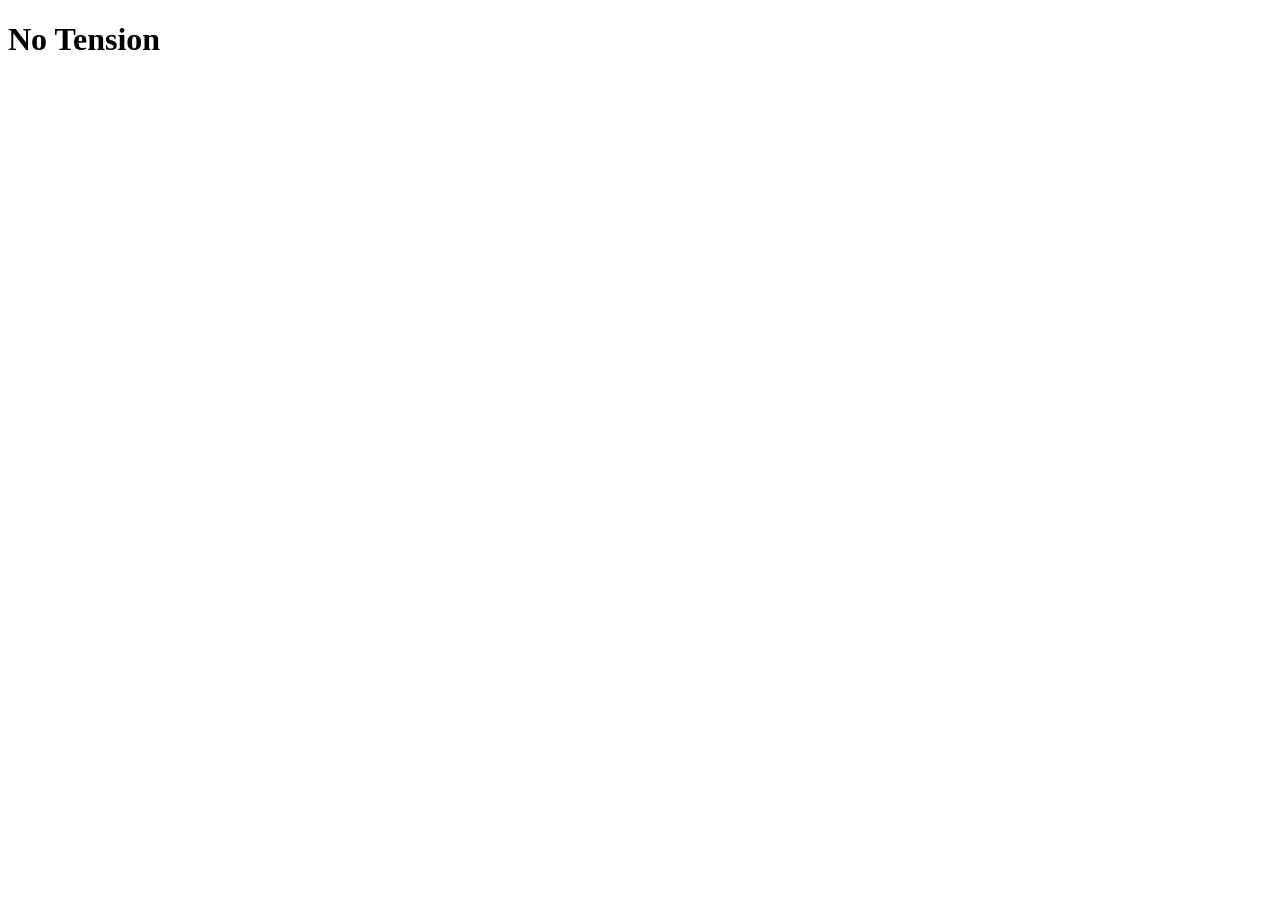
==== index.html @ e86076bb "Add files via upload" ====
<!DOCTYPE html>
<html lang="en">
<head>
      <meta charset="UTF-8">
      <meta name="viewport" content="width=device-width, initial-scale=1.0">
      <title>Document</title>
</head>
<body>
      <h1>No Tension</h1>
</body>
</html>
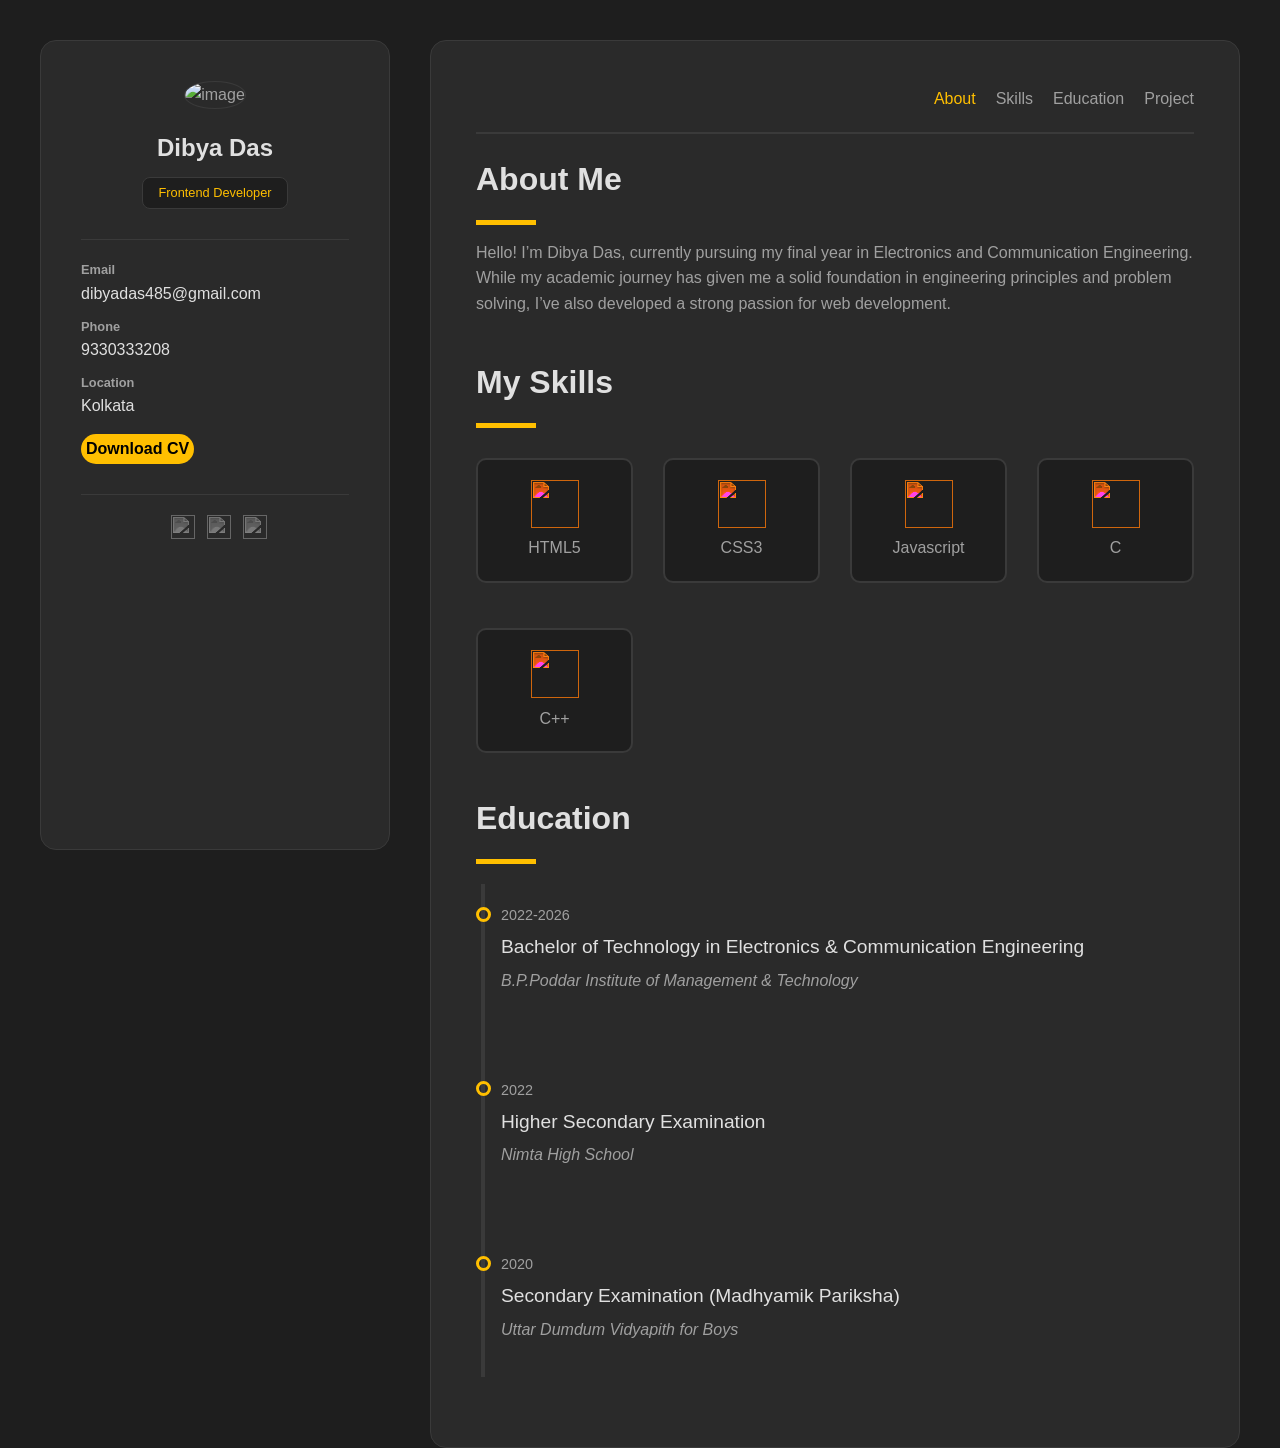
==== commit 61907562: "Update index.html" ====
--- a/index.html
+++ b/index.html
@@ -3,9 +3,142 @@
 <head>
       <meta charset="UTF-8">
       <meta name="viewport" content="width=device-width, initial-scale=1.0">
-      <title>Document</title>
+      <title>Profile Portfolio</title>
+      <link rel="stylesheet" href="style.css">
 </head>
 <body>
-      <h1>No Tension</h1>
+      
+      <div class="main-container">
+            <!-- sidebar -->
+             <div class="sidebar">
+
+                  <!-- profile -->
+                  <div class="profile">
+                        <img src="d.png" alt="image">
+                        <h2>Dibya Das</h2>
+                        <p>Frontend Developer</p>
+                  </div>
+
+                   <!-- contact -->
+
+                  <div class="contact">
+                        <div class="email">
+                              <h3 class="label">Email</h3>
+                              <a href="mailto:dibyadas485@gmail.com" class="label2">dibyadas485@gmail.com</a>
+                        </div>
+                        <div class="phone">
+                              <h3 class="label">Phone</h3>
+                              <a href="tel:9330333208" class="label2">9330333208</a>
+                        </div>
+                        <div class="location">
+                              <h3 class="label">Location</h3>
+                              <p class="label2">Kolkata</p>
+                        </div>
+                        <a href="files/Dibya_Das_Resume.pdf" download class="cv-btn">Download CV</a>
+                  
+                        
+                  </div>
+                    <!-- social link -->
+                   <div class="social-link">
+                        <a href="https://www.linkedin.com/in/dibya-das-87248826b/"><img src="https://www.svgrepo.com/show/144030/linkedin-square-logo.svg" alt=""></a>
+                      <a href="https://github.com/Dibya1207"><img src="https://www.svgrepo.com/show/512317/github-142.svg" alt=""></a>
+                       <a href="https://www.facebook.com/dibyadas.dibya.9/"><img src="https://www.svgrepo.com/show/494304/facebook-rounded.svg" alt=""></a>
+
+                   </div>  
+                   
+                     
+             </div>
+
+             <!-- main-content -->
+              <div class="main-content">
+
+                  <!-- navigation -->
+                   <div id="navigation">
+                        <nav>
+                              <a href="#about" class="active">About</a>
+                              <a href="#Skills">Skills</a>
+                              <a href="#Education">Education</a>
+                              <a href="#Project">Project</a>
+                              
+                        </nav>
+                   </div>      
+
+
+
+                  <!-- about me -->
+                  <div id="about">
+                        <h2 class="heading">About Me</h2>
+                        <div class="line"></div>
+                        <p class="content">Hello! I’m Dibya Das, currently pursuing my final year in Electronics and Communication Engineering. While my academic journey has given me a solid foundation in engineering principles and problem solving, I’ve also developed a strong passion for web development.</p>
+                  </div>
+                  
+                  <!-- Skills -->
+                   <div id="Skills">
+                        <h2 class="heading">My Skills</h2>
+                        <div class="line"></div>
+                        <div class="grid-container">
+                              <div class="item">
+                                    <img src="https://simpleicons.org/icons/html5.svg" alt="">
+                                    <h3>HTML5</h3>
+                              </div>
+                              <div class="item">
+                                    <img src="https://simpleicons.org/icons/css.svg" alt="">
+                                    <h3>CSS3</h3>
+                              </div>
+                              <div class="item">
+                                    <img src="https://simpleicons.org/icons/javascript.svg" alt="">
+                                    <h3>Javascript</h3>
+                              </div>
+                              <div class="item">
+                                    <img src="https://simpleicons.org/icons/c.svg" alt="">
+                                    <h3>C</h3>
+                              </div>
+                              <div class="item">
+                                    <img src="https://simpleicons.org/icons/cplusplus.svg" alt="">
+                                    <h3>C++</h3>
+                              </div>
+                        </div>
+
+                   </div>
+                  
+                  
+                   <!-- Education -->
+                   <div id="Education">
+                        <h2 class="heading">Education</h2>
+                        <div class="line"></div>
+                        <div class="edtech">
+                              <div class="edfirst">
+                                    <div class="year">2022-2026</div>
+                                    <h3 class="degree">Bachelor of Technology in Electronics & Communication Engineering</h3>
+                                    <p class="college">B.P.Poddar Institute of Management & Technology</p>
+                                    <div class="gol"></div>
+                              </div>
+                              <div class="edsecond">
+                                    <div class="year">2022</div>
+                                    <h3 class="degree">Higher Secondary Examination</h3>
+                                    <p class="college">Nimta High School</p>
+                                    <div class="gol"></div>
+                              </div>
+
+                              <div class="edthird">
+                                    <div class="year">2020</div>
+                                    <h3 class="degree">Secondary Examination (Madhyamik Pariksha)</h3>
+                                    <p class="college">Uttar Dumdum Vidyapith for Boys</p>
+                                    <div class="gol"></div>
+                              </div>
+                              <div class="liner">
+
+                              </div>
+                        </div>
+                   </div>
+
+
+
+
+                  
+              
+      </div>
+
+
 </body>
-</html>+</html>
--- a/style.css
+++ b/style.css
@@ -0,0 +1,386 @@
+*{
+      padding: 0;
+      margin: 0;
+      box-sizing: border-box;
+}
+
+
+body{
+      background-color: #1e1e1e;
+      font-family: sans-serif;
+      color: #a0a0a0;
+      line-height: 1.6;
+}
+
+.main-container{
+      display: grid;
+      max-width: 1200px;
+      grid-template-columns: 350px 1fr;
+      gap: 40px;
+      padding-top: 40px;
+      margin: auto;
+}
+
+.sidebar{
+      height: 90vh;
+      background-color: #2a2a2a;
+      border: 1px solid #3a3a3a;
+      border-radius: 16px;
+      padding: 40px;
+      position: sticky;
+      top: 40px;
+
+}
+.main-content{
+      
+      background-color: #2a2a2a;
+       border: 1px solid #3a3a3a;
+      border-radius: 16px;
+      padding: 45px;
+      
+}
+
+.profile{
+      text-align: center;
+}
+
+.profile img{
+      height: 120px;
+      width: 120px;
+      border-radius: 50%;
+      border: 1px solid #3a3a3a;
+}
+
+.profile h2{
+      font-size: 1.5rem;
+      font-weight: 700;
+      margin-top: 20px;
+      color: #e0e0e0;
+}
+
+.profile p{
+      background-color: #1e1e1e;
+      padding: 5px 15px;
+      color: #FFBF00;
+      border: 1px solid #3a3a3a;
+      font-size: 0.8rem;
+      border-radius: 8px;
+      display: inline-block;
+      margin-top: 10px;
+      
+}
+
+
+
+/*   contact */
+
+.contact{
+      margin-top: 30px;
+      border-top: 1px solid #3a3a3a;
+      padding-top: 20px;
+}
+.label{
+      font-weight: 500px;
+      font-size: 0.8rem;
+      color:#a0a0a0;
+}
+.label2{
+      
+      color:#e0e0e0;
+      text-decoration: none;
+}
+.email,.phone{
+      margin-bottom: 10px;
+}
+
+
+/*   social  */
+
+.social-link{
+      margin-top: 30px;
+      border-top: 1px solid #3a3a3a;
+      padding-top: 20px;
+      text-align: center;
+}
+
+
+.social-link img{
+      height: 24px;
+      width: 24px;
+      margin-left: 7.5px;
+      filter: grayscale(1) invert(0.7);
+      transition: filter 0.3s ease;
+}
+
+.social-link img:hover{
+       filter: grayscale(0) invert(0);
+}
+
+
+/*   main content */
+
+/* navigation */
+
+#navigation{
+     
+      border-bottom: 2px solid #3a3a3a;
+      padding-bottom: 20px;
+      margin-bottom: 20px;
+}
+nav{
+      display: flex;
+      justify-content: flex-end;
+      gap: 20px;
+      
+}
+nav a{
+      text-decoration: none;
+      color:#a0a0a0;
+      font-weight: 500;
+      transition: color 0.3s ease;
+
+}
+.active, nav a:hover{
+      color:#FFBF00;
+}
+
+
+
+/* aboutme */
+
+.heading{
+      color: #e0e0e0;
+      font-size: 2rem;
+      margin-bottom: 15px;
+}
+.line{
+      width: 60px;
+      height: 5px;
+      background-color: #FFBF00;
+      margin-bottom: 15px;
+}
+.contact{
+      text-align: justify;
+}
+#about{
+      margin-bottom:40px ;
+}
+
+
+/* skills section */
+
+.grid-container{
+      display: grid;
+      grid-template-columns: repeat(auto-fit , minmax(120px,1fr));
+      gap: 30px;
+}
+
+
+.item{
+      padding: 20px;
+      border-radius: 10px;
+      border: 2px solid #3a3a3a;
+      background-color: #1e1e1e;
+      text-align: center;
+      margin-top: 15px;
+      transition: transform 0.3s ease, boxshadow 0.3s ease;
+}
+.item img{
+      height: 48px;
+      width: 48px;
+      filter: invert(75%) sepia(50%) saturate(1000%) hue-rotate(350deg) brightness(110%) contrast(101%);
+}
+
+.item h3{
+      font-size: 1rem;
+      font-weight: 500;
+}
+
+.item:hover{
+      transform: scale(1.1);
+      box-shadow: 0px 0px 10px 5px rgba(0, 0, 0,0.3);
+}
+
+
+/* education section */
+
+#Education{
+      margin-top: 40px;
+}
+
+
+
+.year{
+      font-size: 0.9rem;
+      color: #a0a0a0;
+      margin-bottom: 5px;
+}
+.degree{
+      color: #e0e0e0;
+      font-size: 1.2rem;
+      font-weight: 500;
+      margin-bottom: 5px;
+}
+
+.college{
+      font-style: italic;
+      color: #a0a0a0;
+      margin-bottom: 10px;
+}
+
+.edtech{
+      position: relative;
+}
+
+.edfirst, .edsecond, .edthird{
+      margin-bottom: 25px;
+      position: relative;
+      padding: 25px;
+}
+
+
+.gol{
+      height: 15px;
+      width: 15px;
+      border: 3px solid #FFBF00;
+      border-radius: 50%;
+      position: absolute;
+      top: 27.5px ;
+      left: 0px;
+      z-index: 10;
+}
+
+.liner{
+      position: absolute;
+      width: 2px;
+      border: 2px solid #3a3a3a;
+      top: 5px;
+      bottom: 0px;
+      left: 5px;
+}
+
+
+
+
+
+
+
+
+
+/* Responsive */
+
+@media screen and (max-width:1200px) {
+      .main-container{
+            grid-template-columns: 1fr;
+            padding: 20px;
+      }
+      .sidebar{
+            position: static;
+            height: auto;
+      }
+      
+
+}
+
+@media screen and (max-width:750px) {
+    /* .project-container{
+        grid-template-columns: 1fr;
+    } */
+
+    #navigation nav {
+        
+        justify-content: center;
+        flex-wrap: wrap;
+    }
+
+    .sidebar{
+        display: flex;
+        justify-content: center;
+        gap: 40px;
+    }
+}
+
+/* @media screen and (max-width:550px) {
+    /* .project-container{
+        grid-template-columns: 1fr;
+    } */
+
+
+ 
+
+
+
+
+@media screen and (max-width: 450px) {
+  body {
+    font-size: 14px;
+  }
+
+  .main-container {
+    padding: 10px;
+  }
+
+  .sidebar {
+    padding: 15px;
+  }
+
+  .profile img {
+    width: 80px;
+    height: 80px;
+  }
+
+  .profile h2 {
+    font-size: 1.2rem;
+  }
+
+  .profile p {
+    font-size: 0.7rem;
+    padding: 4px 10px;
+  }
+
+  nav a {
+    font-size: 13px;
+    padding: 5px;
+  }
+
+  .heading {
+    font-size: 1.4rem;
+  }
+
+  .content {
+    font-size: 0.9rem;
+  }
+
+  .grid-container {
+    grid-template-columns: repeat(2, 1fr); /* only 2 columns on small screens */
+      gap: 15px;
+  }
+
+  .item {
+    padding: 10px;
+  }
+
+  
+}
+
+
+
+
+.cv-btn{
+      display: inline-block;
+      background: #FFBF00;
+      color: #000;
+      font-weight: bold;
+      border-radius: 16px;
+      text-decoration: none;
+      transition: 0.3s;
+      padding: 2.5px 5px;
+      margin-top: 15px;
+      height: 30px;
+
+}
+
+.cv-btn:hover {
+    background: #ffa000;
+    color: white;
+} 
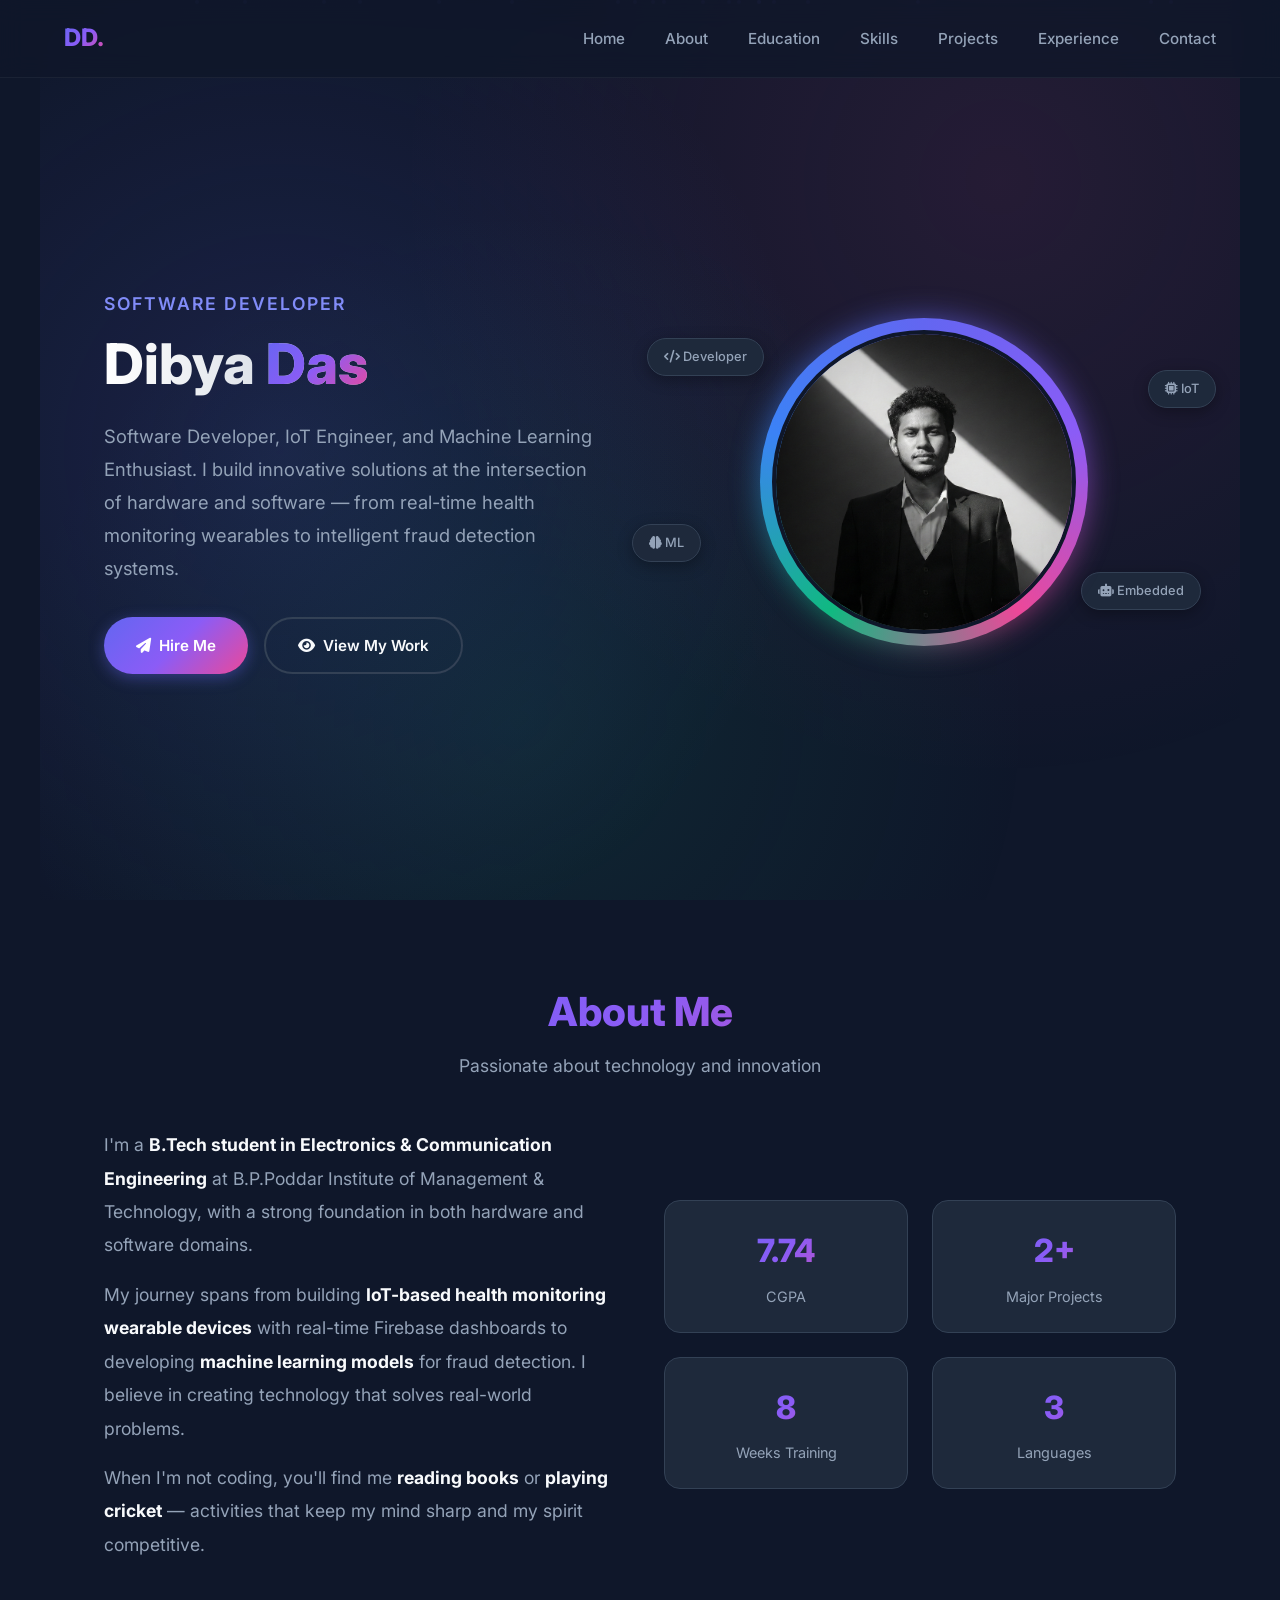
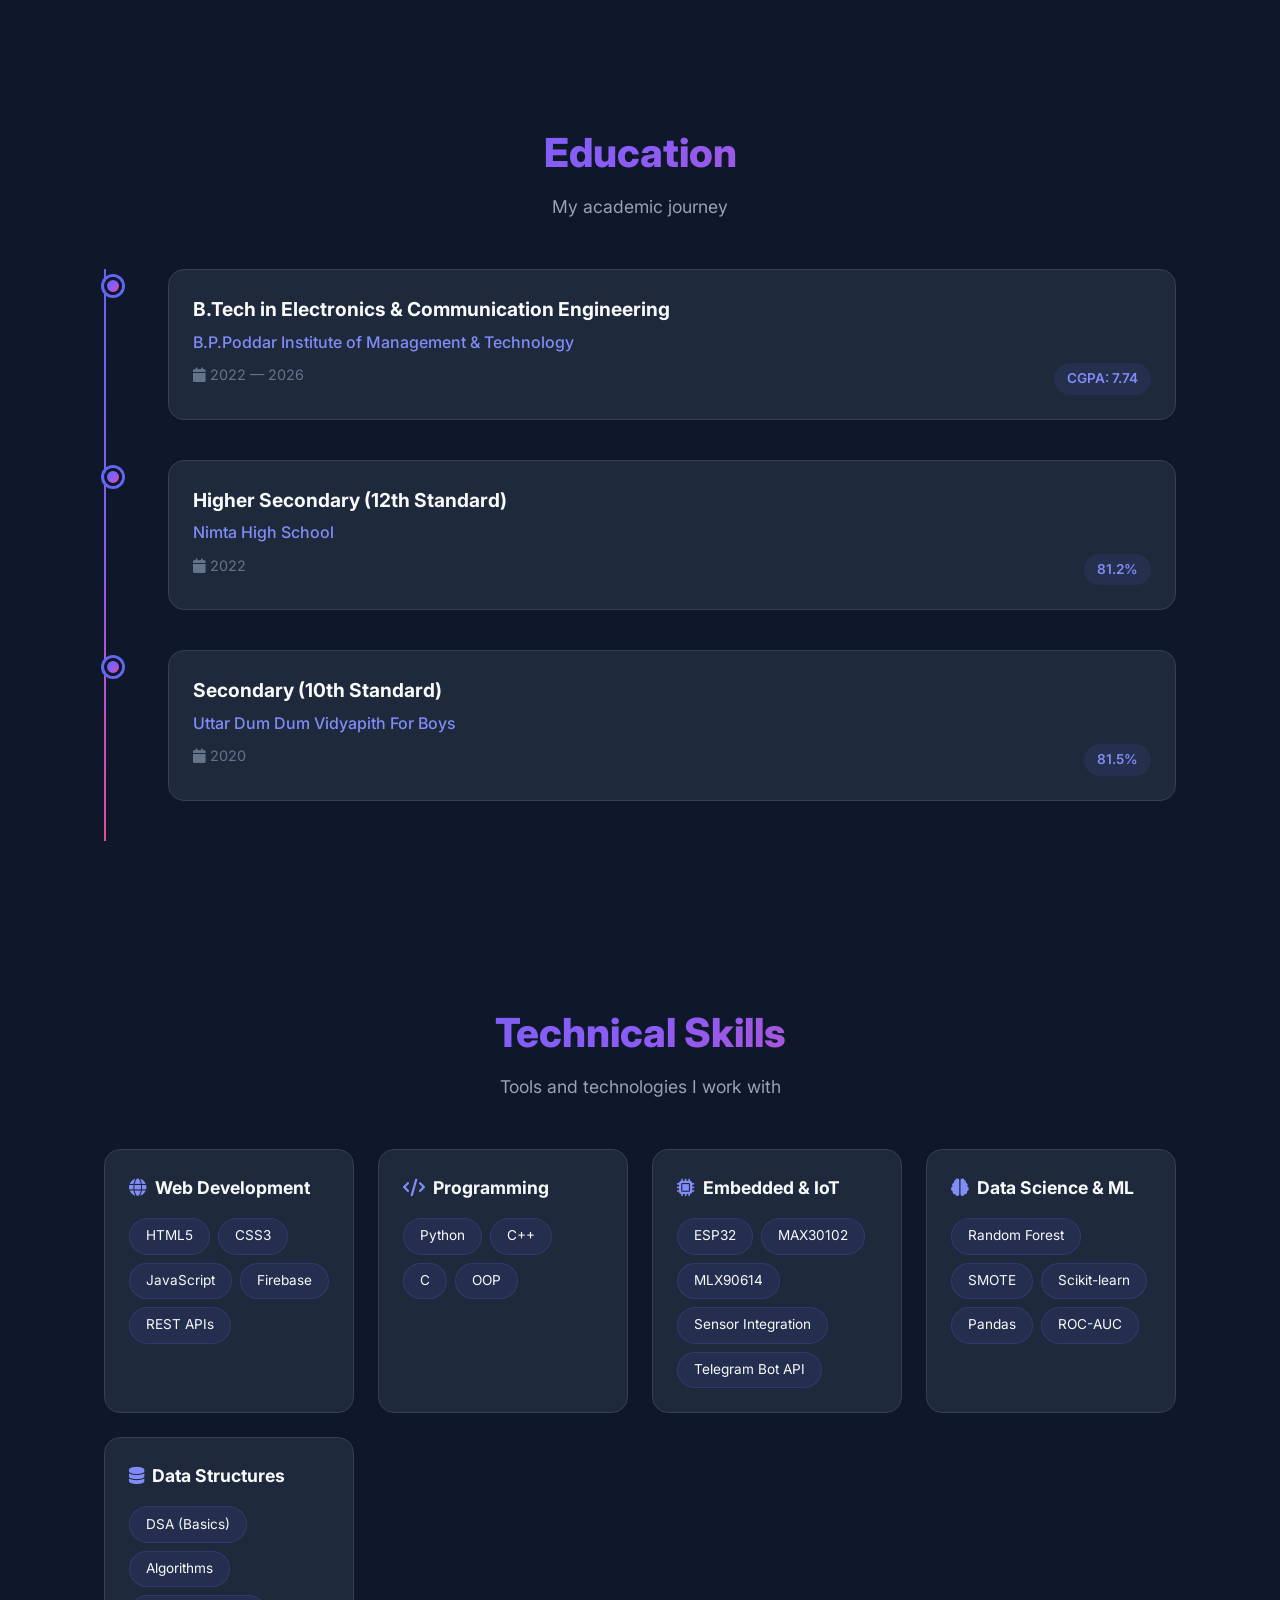
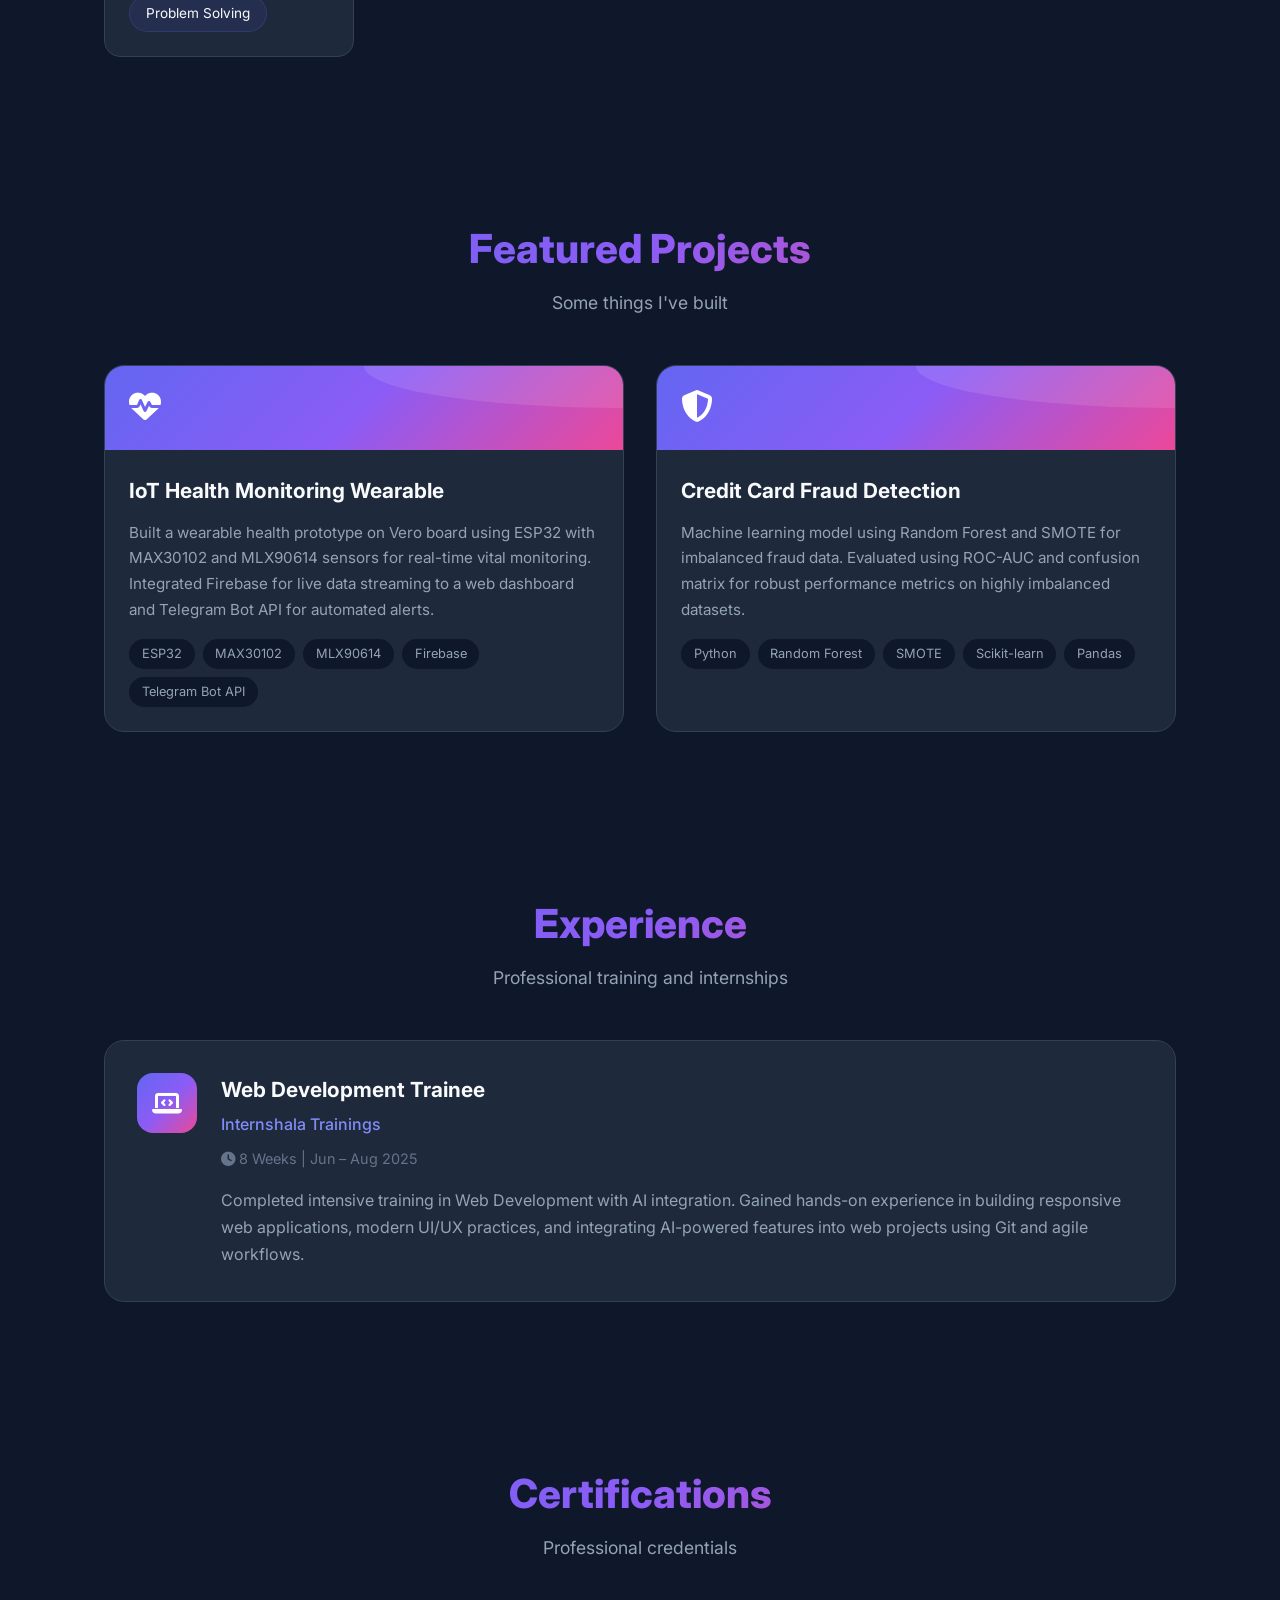
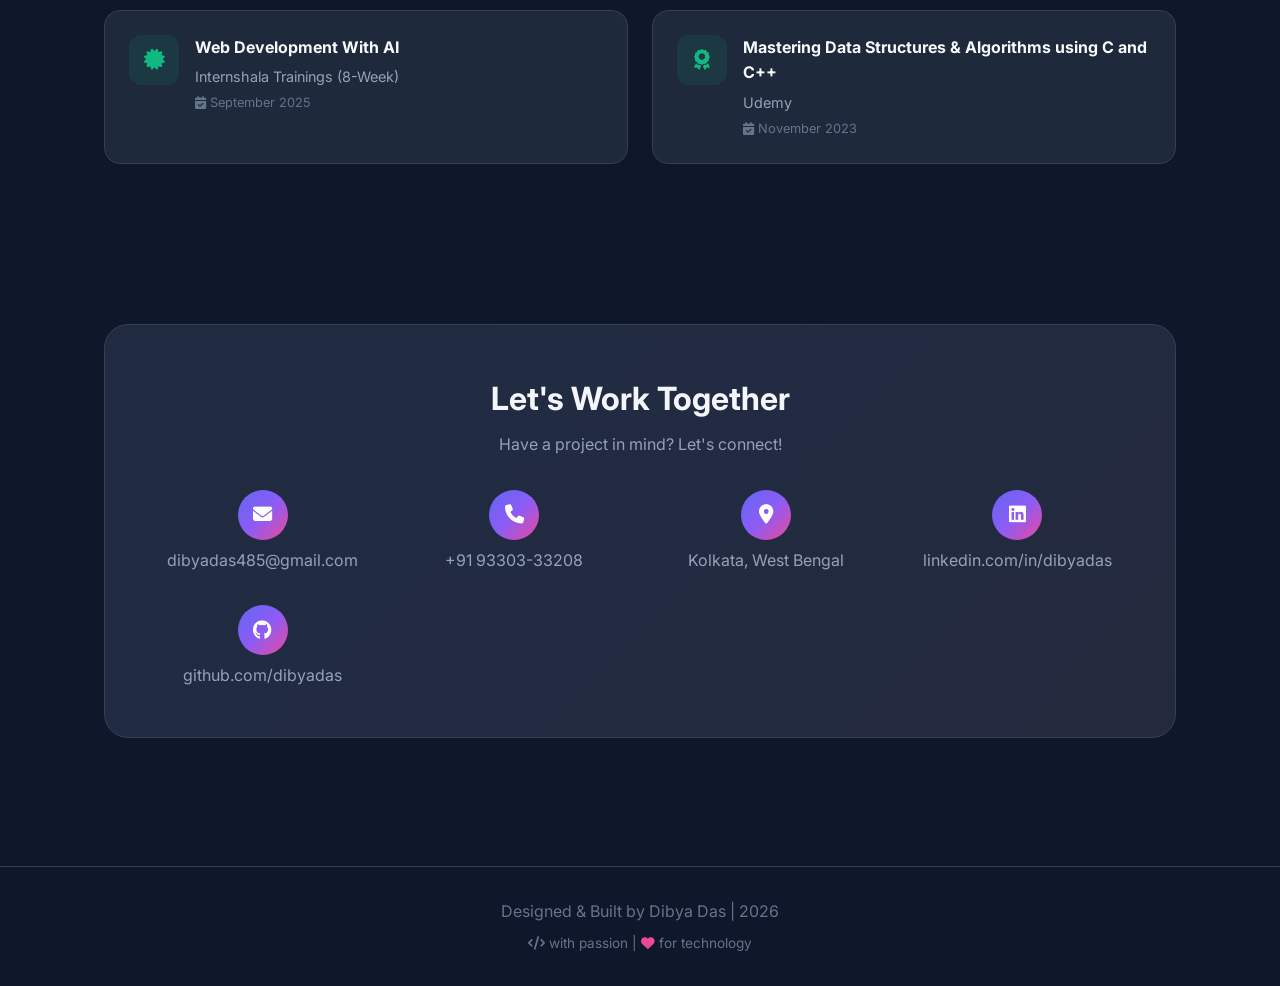
==== commit 0e84d0e5: "Rename portfolio.html to index.html" ====
--- a/index.html
+++ b/index.html
@@ -1,144 +1,1352 @@
-<!DOCTYPE html>
-<html lang="en">
-<head>
-      <meta charset="UTF-8">
-      <meta name="viewport" content="width=device-width, initial-scale=1.0">
-      <title>Profile Portfolio</title>
-      <link rel="stylesheet" href="style.css">
-</head>
-<body>
-      
-      <div class="main-container">
-            <!-- sidebar -->
-             <div class="sidebar">
-
-                  <!-- profile -->
-                  <div class="profile">
-                        <img src="d.png" alt="image">
-                        <h2>Dibya Das</h2>
-                        <p>Frontend Developer</p>
-                  </div>
-
-                   <!-- contact -->
-
-                  <div class="contact">
-                        <div class="email">
-                              <h3 class="label">Email</h3>
-                              <a href="mailto:dibyadas485@gmail.com" class="label2">dibyadas485@gmail.com</a>
-                        </div>
-                        <div class="phone">
-                              <h3 class="label">Phone</h3>
-                              <a href="tel:9330333208" class="label2">9330333208</a>
-                        </div>
-                        <div class="location">
-                              <h3 class="label">Location</h3>
-                              <p class="label2">Kolkata</p>
-                        </div>
-                        <a href="files/Dibya_Das_Resume.pdf" download class="cv-btn">Download CV</a>
-                  
-                        
-                  </div>
-                    <!-- social link -->
-                   <div class="social-link">
-                        <a href="https://www.linkedin.com/in/dibya-das-87248826b/"><img src="https://www.svgrepo.com/show/144030/linkedin-square-logo.svg" alt=""></a>
-                      <a href="https://github.com/Dibya1207"><img src="https://www.svgrepo.com/show/512317/github-142.svg" alt=""></a>
-                       <a href="https://www.facebook.com/dibyadas.dibya.9/"><img src="https://www.svgrepo.com/show/494304/facebook-rounded.svg" alt=""></a>
-
-                   </div>  
-                   
-                     
-             </div>
-
-             <!-- main-content -->
-              <div class="main-content">
-
-                  <!-- navigation -->
-                   <div id="navigation">
-                        <nav>
-                              <a href="#about" class="active">About</a>
-                              <a href="#Skills">Skills</a>
-                              <a href="#Education">Education</a>
-                              <a href="#Project">Project</a>
-                              
-                        </nav>
-                   </div>      
-
-
-
-                  <!-- about me -->
-                  <div id="about">
-                        <h2 class="heading">About Me</h2>
-                        <div class="line"></div>
-                        <p class="content">Hello! I’m Dibya Das, currently pursuing my final year in Electronics and Communication Engineering. While my academic journey has given me a solid foundation in engineering principles and problem solving, I’ve also developed a strong passion for web development.</p>
-                  </div>
-                  
-                  <!-- Skills -->
-                   <div id="Skills">
-                        <h2 class="heading">My Skills</h2>
-                        <div class="line"></div>
-                        <div class="grid-container">
-                              <div class="item">
-                                    <img src="https://simpleicons.org/icons/html5.svg" alt="">
-                                    <h3>HTML5</h3>
-                              </div>
-                              <div class="item">
-                                    <img src="https://simpleicons.org/icons/css.svg" alt="">
-                                    <h3>CSS3</h3>
-                              </div>
-                              <div class="item">
-                                    <img src="https://simpleicons.org/icons/javascript.svg" alt="">
-                                    <h3>Javascript</h3>
-                              </div>
-                              <div class="item">
-                                    <img src="https://simpleicons.org/icons/c.svg" alt="">
-                                    <h3>C</h3>
-                              </div>
-                              <div class="item">
-                                    <img src="https://simpleicons.org/icons/cplusplus.svg" alt="">
-                                    <h3>C++</h3>
-                              </div>
-                        </div>
-
-                   </div>
-                  
-                  
-                   <!-- Education -->
-                   <div id="Education">
-                        <h2 class="heading">Education</h2>
-                        <div class="line"></div>
-                        <div class="edtech">
-                              <div class="edfirst">
-                                    <div class="year">2022-2026</div>
-                                    <h3 class="degree">Bachelor of Technology in Electronics & Communication Engineering</h3>
-                                    <p class="college">B.P.Poddar Institute of Management & Technology</p>
-                                    <div class="gol"></div>
-                              </div>
-                              <div class="edsecond">
-                                    <div class="year">2022</div>
-                                    <h3 class="degree">Higher Secondary Examination</h3>
-                                    <p class="college">Nimta High School</p>
-                                    <div class="gol"></div>
-                              </div>
-
-                              <div class="edthird">
-                                    <div class="year">2020</div>
-                                    <h3 class="degree">Secondary Examination (Madhyamik Pariksha)</h3>
-                                    <p class="college">Uttar Dumdum Vidyapith for Boys</p>
-                                    <div class="gol"></div>
-                              </div>
-                              <div class="liner">
-
-                              </div>
-                        </div>
-                   </div>
-
-
-
-
-                  
-              
-      </div>
-
-
-</body>
-</html>
+<!DOCTYPE html>
+<html lang="en">
+<head>
+    <meta charset="UTF-8">
+    <meta name="viewport" content="width=device-width, initial-scale=1.0">
+    <title>Dibya Das | Software Developer & IoT Engineer Portfolio</title>
+    <link href="https://fonts.googleapis.com/css2?family=Inter:wght@300;400;500;600;700;800&display=swap" rel="stylesheet">
+    <link rel="stylesheet" href="https://cdnjs.cloudflare.com/ajax/libs/font-awesome/6.4.0/css/all.min.css">
+    <style>
+        :root {
+            --primary: #6366f1;
+            --primary-light: #818cf8;
+            --primary-dark: #4f46e5;
+            --secondary: #10b981;
+            --bg: #0f172a;
+            --bg-light: #1e293b;
+            --bg-card: #1e293b;
+            --text: #f8fafc;
+            --text-muted: #94a3b8;
+            --text-dim: #64748b;
+            --border: #334155;
+            --gradient: linear-gradient(135deg, #6366f1 0%, #8b5cf6 50%, #ec4899 100%);
+            --gradient-2: linear-gradient(135deg, #10b981 0%, #3b82f6 100%);
+        }
+
+        * {
+            margin: 0;
+            padding: 0;
+            box-sizing: border-box;
+        }
+
+        html {
+            scroll-behavior: smooth;
+        }
+
+        body {
+            font-family: 'Inter', sans-serif;
+            background: var(--bg);
+            color: var(--text);
+            line-height: 1.6;
+            overflow-x: hidden;
+        }
+
+        ::-webkit-scrollbar {
+            width: 8px;
+        }
+        ::-webkit-scrollbar-track {
+            background: var(--bg);
+        }
+        ::-webkit-scrollbar-thumb {
+            background: var(--primary);
+            border-radius: 4px;
+        }
+
+        /* Navigation */
+        nav {
+            position: fixed;
+            top: 0;
+            width: 100%;
+            padding: 1.2rem 5%;
+            display: flex;
+            justify-content: space-between;
+            align-items: center;
+            z-index: 1000;
+            background: rgba(15, 23, 42, 0.8);
+            backdrop-filter: blur(12px);
+            border-bottom: 1px solid rgba(255,255,255,0.05);
+            transition: all 0.3s ease;
+        }
+
+        .logo {
+            font-size: 1.5rem;
+            font-weight: 800;
+            background: var(--gradient);
+            -webkit-background-clip: text;
+            -webkit-text-fill-color: transparent;
+            background-clip: text;
+        }
+
+        .nav-links {
+            display: flex;
+            gap: 2.5rem;
+            list-style: none;
+        }
+
+        .nav-links a {
+            color: var(--text-muted);
+            text-decoration: none;
+            font-weight: 500;
+            font-size: 0.95rem;
+            transition: color 0.3s;
+            position: relative;
+        }
+
+        .nav-links a:hover {
+            color: var(--text);
+        }
+
+        .nav-links a::after {
+            content: '';
+            position: absolute;
+            bottom: -4px;
+            left: 0;
+            width: 0;
+            height: 2px;
+            background: var(--gradient);
+            transition: width 0.3s;
+        }
+
+        .nav-links a:hover::after {
+            width: 100%;
+        }
+
+        .mobile-menu-btn {
+            display: none;
+            background: none;
+            border: none;
+            color: var(--text);
+            font-size: 1.5rem;
+            cursor: pointer;
+        }
+
+        /* Hero Section */
+        .hero {
+            min-height: 100vh;
+            display: flex;
+            align-items: center;
+            justify-content: center;
+            padding: 8rem 5% 4rem;
+            position: relative;
+            overflow: hidden;
+        }
+
+        .hero-bg {
+            position: absolute;
+            top: 0;
+            left: 0;
+            width: 100%;
+            height: 100%;
+            background: 
+                radial-gradient(circle at 20% 50%, rgba(99, 102, 241, 0.15) 0%, transparent 50%),
+                radial-gradient(circle at 80% 20%, rgba(236, 72, 153, 0.1) 0%, transparent 50%),
+                radial-gradient(circle at 40% 80%, rgba(16, 185, 129, 0.1) 0%, transparent 50%);
+            z-index: 0;
+        }
+
+        .hero-content {
+            display: grid;
+            grid-template-columns: 1fr 1fr;
+            gap: 4rem;
+            max-width: 1200px;
+            width: 100%;
+            align-items: center;
+            position: relative;
+            z-index: 1;
+        }
+
+        .hero-text h2 {
+            font-size: 1.1rem;
+            color: var(--primary-light);
+            font-weight: 600;
+            margin-bottom: 1rem;
+            letter-spacing: 2px;
+            text-transform: uppercase;
+        }
+
+        .hero-text h1 {
+            font-size: 3.5rem;
+            font-weight: 800;
+            line-height: 1.1;
+            margin-bottom: 1.5rem;
+            background: linear-gradient(to right, #fff, #94a3b8);
+            -webkit-background-clip: text;
+            -webkit-text-fill-color: transparent;
+            background-clip: text;
+        }
+
+        .hero-text .highlight {
+            background: var(--gradient);
+            -webkit-background-clip: text;
+            -webkit-text-fill-color: transparent;
+            background-clip: text;
+        }
+
+        .hero-text p {
+            font-size: 1.15rem;
+            color: var(--text-muted);
+            margin-bottom: 2rem;
+            max-width: 500px;
+            line-height: 1.8;
+        }
+
+        .hero-buttons {
+            display: flex;
+            gap: 1rem;
+            flex-wrap: wrap;
+        }
+
+        .btn {
+            padding: 0.9rem 2rem;
+            border-radius: 50px;
+            font-weight: 600;
+            font-size: 0.95rem;
+            text-decoration: none;
+            transition: all 0.3s;
+            display: inline-flex;
+            align-items: center;
+            gap: 0.5rem;
+            cursor: pointer;
+            border: none;
+        }
+
+        .btn-primary {
+            background: var(--gradient);
+            color: white;
+            box-shadow: 0 4px 15px rgba(99, 102, 241, 0.4);
+        }
+
+        .btn-primary:hover {
+            transform: translateY(-2px);
+            box-shadow: 0 8px 25px rgba(99, 102, 241, 0.5);
+        }
+
+        .btn-outline {
+            background: transparent;
+            color: var(--text);
+            border: 2px solid var(--border);
+        }
+
+        .btn-outline:hover {
+            border-color: var(--primary);
+            background: rgba(99, 102, 241, 0.1);
+        }
+
+        /* Profile Image Container with Animated Gradient Border */
+        .hero-visual {
+            position: relative;
+            display: flex;
+            justify-content: center;
+            align-items: center;
+        }
+
+        .profile-wrapper {
+            position: relative;
+            width: 320px;
+            height: 320px;
+            border-radius: 50%;
+            padding: 8px;
+            background: var(--bg);
+            z-index: 1;
+        }
+
+        /* Animated gradient border using pseudo-elements [^9^][^11^] */
+        .profile-wrapper::before {
+            content: '';
+            position: absolute;
+            inset: -4px;
+            border-radius: 50%;
+            background: conic-gradient(
+                from var(--angle, 0deg),
+                #6366f1,
+                #8b5cf6,
+                #ec4899,
+                #10b981,
+                #3b82f6,
+                #6366f1
+            );
+            animation: spin 4s linear infinite;
+            z-index: -2;
+        }
+
+        .profile-wrapper::after {
+            content: '';
+            position: absolute;
+            inset: -4px;
+            border-radius: 50%;
+            background: conic-gradient(
+                from var(--angle, 0deg),
+                #6366f1,
+                #8b5cf6,
+                #ec4899,
+                #10b981,
+                #3b82f6,
+                #6366f1
+            );
+            animation: spin 4s linear infinite;
+            filter: blur(15px);
+            opacity: 0.6;
+            z-index: -3;
+        }
+
+        @property --angle {
+            syntax: '<angle>';
+            initial-value: 0deg;
+            inherits: false;
+        }
+
+        @keyframes spin {
+            to {
+                --angle: 360deg;
+            }
+        }
+
+        /* Fallback for browsers without @property support */
+        @supports not (background: conic-gradient(from var(--angle), red, blue)) {
+            .profile-wrapper::before,
+            .profile-wrapper::after {
+                background: linear-gradient(135deg, #6366f1, #8b5cf6, #ec4899, #10b981);
+                animation: rotate-fallback 4s linear infinite;
+            }
+            @keyframes rotate-fallback {
+                to { transform: rotate(360deg); }
+            }
+        }
+
+        .profile-image {
+            width: 100%;
+            height: 100%;
+            border-radius: 50%;
+            object-fit: cover;
+            border: 4px solid var(--bg);
+            position: relative;
+            z-index: 2;
+            transition: transform 0.3s ease;
+        }
+
+        .profile-wrapper:hover .profile-image {
+            transform: scale(1.02);
+        }
+
+        /* Floating Tags */
+        .floating-tags {
+            position: absolute;
+            width: 100%;
+            height: 100%;
+            pointer-events: none;
+            z-index: 0;
+        }
+
+        .tag {
+            position: absolute;
+            padding: 0.5rem 1rem;
+            background: var(--bg-card);
+            border: 1px solid var(--border);
+            border-radius: 50px;
+            font-size: 0.8rem;
+            font-weight: 500;
+            color: var(--text-muted);
+            animation: float 6s ease-in-out infinite;
+            box-shadow: 0 4px 15px rgba(0,0,0,0.3);
+            backdrop-filter: blur(10px);
+        }
+
+        .tag:nth-child(1) { top: 5%; left: -5%; animation-delay: 0s; }
+        .tag:nth-child(2) { top: 15%; right: -8%; animation-delay: 1.5s; }
+        .tag:nth-child(3) { bottom: 25%; left: -8%; animation-delay: 3s; }
+        .tag:nth-child(4) { bottom: 10%; right: -5%; animation-delay: 4.5s; }
+
+        @keyframes float {
+            0%, 100% { transform: translateY(0); }
+            50% { transform: translateY(-15px); }
+        }
+
+        /* Section Styles */
+        section {
+            padding: 5rem 5%;
+            max-width: 1200px;
+            margin: 0 auto;
+        }
+
+        .section-header {
+            text-align: center;
+            margin-bottom: 3rem;
+        }
+
+        .section-header h2 {
+            font-size: 2.5rem;
+            font-weight: 800;
+            margin-bottom: 0.5rem;
+            background: var(--gradient);
+            -webkit-background-clip: text;
+            -webkit-text-fill-color: transparent;
+            background-clip: text;
+        }
+
+        .section-header p {
+            color: var(--text-muted);
+            font-size: 1.1rem;
+        }
+
+        /* About Section */
+        .about-grid {
+            display: grid;
+            grid-template-columns: 1fr 1fr;
+            gap: 3rem;
+            align-items: center;
+        }
+
+        .about-text {
+            font-size: 1.1rem;
+            color: var(--text-muted);
+            line-height: 1.9;
+        }
+
+        .about-text strong {
+            color: var(--text);
+        }
+
+        .stats-grid {
+            display: grid;
+            grid-template-columns: repeat(2, 1fr);
+            gap: 1.5rem;
+        }
+
+        .stat-card {
+            background: var(--bg-card);
+            border: 1px solid var(--border);
+            border-radius: 16px;
+            padding: 1.5rem;
+            text-align: center;
+            transition: all 0.3s;
+        }
+
+        .stat-card:hover {
+            transform: translateY(-5px);
+            border-color: var(--primary);
+            box-shadow: 0 10px 30px rgba(99, 102, 241, 0.1);
+        }
+
+        .stat-card .number {
+            font-size: 2rem;
+            font-weight: 800;
+            background: var(--gradient);
+            -webkit-background-clip: text;
+            -webkit-text-fill-color: transparent;
+            background-clip: text;
+        }
+
+        .stat-card .label {
+            color: var(--text-muted);
+            font-size: 0.9rem;
+            margin-top: 0.5rem;
+        }
+
+        /* Education Section */
+        .timeline {
+            position: relative;
+            padding-left: 2rem;
+        }
+
+        .timeline::before {
+            content: '';
+            position: absolute;
+            left: 0;
+            top: 0;
+            height: 100%;
+            width: 2px;
+            background: var(--gradient);
+        }
+
+        .timeline-item {
+            position: relative;
+            padding-bottom: 2.5rem;
+            padding-left: 2rem;
+        }
+
+        .timeline-item::before {
+            content: '';
+            position: absolute;
+            left: -2rem;
+            top: 0.5rem;
+            width: 12px;
+            height: 12px;
+            border-radius: 50%;
+            background: var(--gradient);
+            border: 3px solid var(--bg);
+            box-shadow: 0 0 0 3px var(--primary);
+        }
+
+        .timeline-content {
+            background: var(--bg-card);
+            border: 1px solid var(--border);
+            border-radius: 16px;
+            padding: 1.5rem;
+            transition: all 0.3s;
+        }
+
+        .timeline-content:hover {
+            border-color: var(--primary);
+            transform: translateX(5px);
+        }
+
+        .timeline-content h3 {
+            font-size: 1.2rem;
+            margin-bottom: 0.3rem;
+        }
+
+        .timeline-content .institution {
+            color: var(--primary-light);
+            font-weight: 500;
+            margin-bottom: 0.5rem;
+        }
+
+        .timeline-content .details {
+            display: flex;
+            justify-content: space-between;
+            color: var(--text-dim);
+            font-size: 0.9rem;
+        }
+
+        .badge {
+            display: inline-block;
+            padding: 0.3rem 0.8rem;
+            background: rgba(99, 102, 241, 0.1);
+            color: var(--primary-light);
+            border-radius: 50px;
+            font-size: 0.85rem;
+            font-weight: 600;
+        }
+
+        /* Skills Section */
+        .skills-grid {
+            display: grid;
+            grid-template-columns: repeat(auto-fit, minmax(250px, 1fr));
+            gap: 1.5rem;
+        }
+
+        .skill-category {
+            background: var(--bg-card);
+            border: 1px solid var(--border);
+            border-radius: 16px;
+            padding: 1.5rem;
+            transition: all 0.3s;
+        }
+
+        .skill-category:hover {
+            border-color: var(--primary);
+            transform: translateY(-3px);
+        }
+
+        .skill-category h3 {
+            font-size: 1.1rem;
+            margin-bottom: 1rem;
+            display: flex;
+            align-items: center;
+            gap: 0.5rem;
+        }
+
+        .skill-category h3 i {
+            color: var(--primary-light);
+        }
+
+        .skill-tags {
+            display: flex;
+            flex-wrap: wrap;
+            gap: 0.5rem;
+        }
+
+        .skill-tag {
+            padding: 0.4rem 1rem;
+            background: rgba(99, 102, 241, 0.1);
+            border: 1px solid rgba(99, 102, 241, 0.2);
+            border-radius: 50px;
+            font-size: 0.85rem;
+            color: var(--text);
+            transition: all 0.3s;
+        }
+
+        .skill-tag:hover {
+            background: var(--primary);
+            color: white;
+            transform: scale(1.05);
+        }
+
+        /* Projects Section */
+        .projects-grid {
+            display: grid;
+            grid-template-columns: repeat(auto-fit, minmax(350px, 1fr));
+            gap: 2rem;
+        }
+
+        .project-card {
+            background: var(--bg-card);
+            border: 1px solid var(--border);
+            border-radius: 20px;
+            overflow: hidden;
+            transition: all 0.4s;
+            position: relative;
+        }
+
+        .project-card:hover {
+            transform: translateY(-8px);
+            border-color: var(--primary);
+            box-shadow: 0 20px 40px rgba(99, 102, 241, 0.15);
+        }
+
+        .project-header {
+            padding: 1.5rem;
+            background: var(--gradient);
+            position: relative;
+            overflow: hidden;
+        }
+
+        .project-header::after {
+            content: '';
+            position: absolute;
+            top: -50%;
+            right: -50%;
+            width: 100%;
+            height: 100%;
+            background: rgba(255,255,255,0.1);
+            border-radius: 50%;
+        }
+
+        .project-header i {
+            font-size: 2rem;
+            color: white;
+            position: relative;
+            z-index: 1;
+        }
+
+        .project-body {
+            padding: 1.5rem;
+        }
+
+        .project-body h3 {
+            font-size: 1.3rem;
+            margin-bottom: 0.8rem;
+        }
+
+        .project-body p {
+            color: var(--text-muted);
+            font-size: 0.95rem;
+            line-height: 1.7;
+            margin-bottom: 1rem;
+        }
+
+        .project-tech {
+            display: flex;
+            flex-wrap: wrap;
+            gap: 0.5rem;
+        }
+
+        .tech-pill {
+            padding: 0.3rem 0.8rem;
+            background: var(--bg);
+            border-radius: 50px;
+            font-size: 0.8rem;
+            color: var(--text-muted);
+        }
+
+        /* Experience Section */
+        .experience-card {
+            background: var(--bg-card);
+            border: 1px solid var(--border);
+            border-radius: 20px;
+            padding: 2rem;
+            display: flex;
+            gap: 1.5rem;
+            align-items: flex-start;
+            transition: all 0.3s;
+        }
+
+        .experience-card:hover {
+            border-color: var(--primary);
+            transform: translateX(5px);
+        }
+
+        .exp-icon {
+            width: 60px;
+            height: 60px;
+            background: var(--gradient);
+            border-radius: 16px;
+            display: flex;
+            align-items: center;
+            justify-content: center;
+            font-size: 1.5rem;
+            color: white;
+            flex-shrink: 0;
+        }
+
+        .exp-content h3 {
+            font-size: 1.3rem;
+            margin-bottom: 0.3rem;
+        }
+
+        .exp-content .company {
+            color: var(--primary-light);
+            font-weight: 500;
+            margin-bottom: 0.5rem;
+        }
+
+        .exp-content .duration {
+            color: var(--text-dim);
+            font-size: 0.9rem;
+            margin-bottom: 1rem;
+        }
+
+        .exp-content p {
+            color: var(--text-muted);
+            line-height: 1.7;
+        }
+
+        /* Certifications */
+        .cert-grid {
+            display: grid;
+            grid-template-columns: repeat(auto-fit, minmax(300px, 1fr));
+            gap: 1.5rem;
+        }
+
+        .cert-card {
+            background: var(--bg-card);
+            border: 1px solid var(--border);
+            border-radius: 16px;
+            padding: 1.5rem;
+            display: flex;
+            gap: 1rem;
+            align-items: flex-start;
+            transition: all 0.3s;
+            text-decoration: none;
+            color: inherit;
+        }
+
+        .cert-card:hover {
+            border-color: var(--secondary);
+            transform: translateY(-3px);
+        }
+
+        .cert-icon {
+            width: 50px;
+            height: 50px;
+            background: rgba(16, 185, 129, 0.1);
+            border-radius: 12px;
+            display: flex;
+            align-items: center;
+            justify-content: center;
+            color: var(--secondary);
+            font-size: 1.3rem;
+            flex-shrink: 0;
+        }
+
+        .cert-info h4 {
+            font-size: 1rem;
+            margin-bottom: 0.3rem;
+        }
+
+        .cert-info .issuer {
+            color: var(--text-muted);
+            font-size: 0.9rem;
+        }
+
+        .cert-info .date {
+            color: var(--text-dim);
+            font-size: 0.8rem;
+            margin-top: 0.3rem;
+        }
+
+        /* Contact Section */
+        .contact-section {
+            background: var(--bg-card);
+            border-radius: 24px;
+            padding: 3rem;
+            text-align: center;
+            border: 1px solid var(--border);
+            position: relative;
+            overflow: hidden;
+        }
+
+        .contact-section::before {
+            content: '';
+            position: absolute;
+            top: 0;
+            left: 0;
+            width: 100%;
+            height: 100%;
+            background: var(--gradient);
+            opacity: 0.03;
+        }
+
+        .contact-grid {
+            display: grid;
+            grid-template-columns: repeat(auto-fit, minmax(200px, 1fr));
+            gap: 2rem;
+            margin-top: 2rem;
+            position: relative;
+            z-index: 1;
+        }
+
+        .contact-item {
+            display: flex;
+            flex-direction: column;
+            align-items: center;
+            gap: 0.5rem;
+        }
+
+        .contact-item i {
+            width: 50px;
+            height: 50px;
+            background: var(--gradient);
+            border-radius: 50%;
+            display: flex;
+            align-items: center;
+            justify-content: center;
+            color: white;
+            font-size: 1.2rem;
+        }
+
+        .contact-item a {
+            color: var(--text-muted);
+            text-decoration: none;
+            transition: color 0.3s;
+        }
+
+        .contact-item a:hover {
+            color: var(--primary-light);
+        }
+
+        /* Footer */
+        footer {
+            text-align: center;
+            padding: 2rem;
+            color: var(--text-dim);
+            border-top: 1px solid var(--border);
+            margin-top: 3rem;
+        }
+
+        /* Scroll Animation */
+        .fade-in {
+            opacity: 0;
+            transform: translateY(30px);
+            transition: all 0.8s ease;
+        }
+
+        .fade-in.visible {
+            opacity: 1;
+            transform: translateY(0);
+        }
+
+        /* Responsive */
+        @media (max-width: 968px) {
+            .hero-content {
+                grid-template-columns: 1fr;
+                text-align: center;
+            }
+
+            .hero-text p {
+                margin: 0 auto 2rem;
+            }
+
+            .hero-buttons {
+                justify-content: center;
+            }
+
+            .hero-visual {
+                order: -1;
+                margin-bottom: 2rem;
+            }
+
+            .about-grid {
+                grid-template-columns: 1fr;
+            }
+
+            .nav-links {
+                display: none;
+            }
+
+            .mobile-menu-btn {
+                display: block;
+            }
+
+            .hero-text h1 {
+                font-size: 2.5rem;
+            }
+
+            .profile-wrapper {
+                width: 260px;
+                height: 260px;
+            }
+        }
+
+        @media (max-width: 600px) {
+            .projects-grid {
+                grid-template-columns: 1fr;
+            }
+            
+            .stats-grid {
+                grid-template-columns: 1fr;
+            }
+
+            .contact-section {
+                padding: 2rem 1rem;
+            }
+
+            .profile-wrapper {
+                width: 220px;
+                height: 220px;
+            }
+        }
+
+        /* Particle effect */
+        .particles {
+            position: fixed;
+            top: 0;
+            left: 0;
+            width: 100%;
+            height: 100%;
+            pointer-events: none;
+            z-index: 0;
+        }
+
+        .particle {
+            position: absolute;
+            width: 4px;
+            height: 4px;
+            background: var(--primary);
+            border-radius: 50%;
+            opacity: 0.3;
+            animation: particle-float 15s infinite;
+        }
+
+        @keyframes particle-float {
+            0%, 100% { transform: translateY(100vh) rotate(0deg); opacity: 0; }
+            10% { opacity: 0.3; }
+            90% { opacity: 0.3; }
+            100% { transform: translateY(-10vh) rotate(720deg); opacity: 0; }
+        }
+    </style>
+</head>
+<body>
+
+    <!-- Particles Background -->
+    <div class="particles" id="particles"></div>
+
+    <!-- Navigation -->
+    <nav id="navbar">
+        <div class="logo">DD.</div>
+        <ul class="nav-links">
+            <li><a href="#home">Home</a></li>
+            <li><a href="#about">About</a></li>
+            <li><a href="#education">Education</a></li>
+            <li><a href="#skills">Skills</a></li>
+            <li><a href="#projects">Projects</a></li>
+            <li><a href="#experience">Experience</a></li>
+            <li><a href="#contact">Contact</a></li>
+        </ul>
+        <button class="mobile-menu-btn" onclick="toggleMenu()">
+            <i class="fas fa-bars"></i>
+        </button>
+    </nav>
+
+    <!-- Hero Section -->
+    <section class="hero" id="home">
+        <div class="hero-bg"></div>
+        <div class="hero-content">
+            <div class="hero-text">
+                <h2>Hello, I'm</h2>
+                <h1>Dibya <span class="highlight">Das</span></h1>
+                <p>Software Developer, IoT Engineer, and Machine Learning Enthusiast. I build innovative solutions at the intersection of hardware and software — from real-time health monitoring wearables to intelligent fraud detection systems.</p>
+                <div class="hero-buttons">
+                    <a href="#contact" class="btn btn-primary">
+                        <i class="fas fa-paper-plane"></i> Hire Me
+                    </a>
+                    <a href="#projects" class="btn btn-outline">
+                        <i class="fas fa-eye"></i> View My Work
+                    </a>
+                </div>
+            </div>
+            <div class="hero-visual">
+                <div class="floating-tags">
+                    <span class="tag"><i class="fas fa-code"></i> Developer</span>
+                    <span class="tag"><i class="fas fa-microchip"></i> IoT</span>
+                    <span class="tag"><i class="fas fa-brain"></i> ML</span>
+                    <span class="tag"><i class="fas fa-robot"></i> Embedded</span>
+                </div>
+                <!-- Profile Image with Animated Gradient Border -->
+                <div class="profile-wrapper">
+                    <img src="dibya_profile.png" alt="Dibya Das - Software Developer and IoT Engineer" class="profile-image">
+                </div>
+            </div>
+        </div>
+    </section>
+
+    <!-- About Section -->
+    <section id="about" class="fade-in">
+        <div class="section-header">
+            <h2>About Me</h2>
+            <p>Passionate about technology and innovation</p>
+        </div>
+        <div class="about-grid">
+            <div class="about-text">
+                <p>
+                    I'm a <strong>B.Tech student in Electronics & Communication Engineering</strong> at B.P.Poddar Institute of Management & Technology, with a strong foundation in both hardware and software domains.
+                </p>
+                <p style="margin-top: 1rem;">
+                    My journey spans from building <strong>IoT-based health monitoring wearable devices</strong> with real-time Firebase dashboards to developing <strong>machine learning models</strong> for fraud detection. I believe in creating technology that solves real-world problems.
+                </p>
+                <p style="margin-top: 1rem;">
+                    When I'm not coding, you'll find me <strong>reading books</strong> or <strong>playing cricket</strong> — activities that keep my mind sharp and my spirit competitive.
+                </p>
+            </div>
+            <div class="stats-grid">
+                <div class="stat-card">
+                    <div class="number">7.74</div>
+                    <div class="label">CGPA</div>
+                </div>
+                <div class="stat-card">
+                    <div class="number">2+</div>
+                    <div class="label">Major Projects</div>
+                </div>
+                <div class="stat-card">
+                    <div class="number">8</div>
+                    <div class="label">Weeks Training</div>
+                </div>
+                <div class="stat-card">
+                    <div class="number">3</div>
+                    <div class="label">Languages</div>
+                </div>
+            </div>
+        </div>
+    </section>
+
+    <!-- Education Section -->
+    <section id="education" class="fade-in">
+        <div class="section-header">
+            <h2>Education</h2>
+            <p>My academic journey</p>
+        </div>
+        <div class="timeline">
+            <div class="timeline-item">
+                <div class="timeline-content">
+                    <h3>B.Tech in Electronics & Communication Engineering</h3>
+                    <p class="institution">B.P.Poddar Institute of Management & Technology</p>
+                    <div class="details">
+                        <span><i class="fas fa-calendar"></i> 2022 — 2026</span>
+                        <span class="badge">CGPA: 7.74</span>
+                    </div>
+                </div>
+            </div>
+            <div class="timeline-item">
+                <div class="timeline-content">
+                    <h3>Higher Secondary (12th Standard)</h3>
+                    <p class="institution">Nimta High School</p>
+                    <div class="details">
+                        <span><i class="fas fa-calendar"></i> 2022</span>
+                        <span class="badge">81.2%</span>
+                    </div>
+                </div>
+            </div>
+            <div class="timeline-item">
+                <div class="timeline-content">
+                    <h3>Secondary (10th Standard)</h3>
+                    <p class="institution">Uttar Dum Dum Vidyapith For Boys</p>
+                    <div class="details">
+                        <span><i class="fas fa-calendar"></i> 2020</span>
+                        <span class="badge">81.5%</span>
+                    </div>
+                </div>
+            </div>
+        </div>
+    </section>
+
+    <!-- Skills Section -->
+    <section id="skills" class="fade-in">
+        <div class="section-header">
+            <h2>Technical Skills</h2>
+            <p>Tools and technologies I work with</p>
+        </div>
+        <div class="skills-grid">
+            <div class="skill-category">
+                <h3><i class="fas fa-globe"></i> Web Development</h3>
+                <div class="skill-tags">
+                    <span class="skill-tag">HTML5</span>
+                    <span class="skill-tag">CSS3</span>
+                    <span class="skill-tag">JavaScript</span>
+                    <span class="skill-tag">Firebase</span>
+                    <span class="skill-tag">REST APIs</span>
+                </div>
+            </div>
+            <div class="skill-category">
+                <h3><i class="fas fa-code"></i> Programming</h3>
+                <div class="skill-tags">
+                    <span class="skill-tag">Python</span>
+                    <span class="skill-tag">C++</span>
+                    <span class="skill-tag">C</span>
+                    <span class="skill-tag">OOP</span>
+                </div>
+            </div>
+            <div class="skill-category">
+                <h3><i class="fas fa-microchip"></i> Embedded & IoT</h3>
+                <div class="skill-tags">
+                    <span class="skill-tag">ESP32</span>
+                    <span class="skill-tag">MAX30102</span>
+                    <span class="skill-tag">MLX90614</span>
+                    <span class="skill-tag">Sensor Integration</span>
+                    <span class="skill-tag">Telegram Bot API</span>
+                </div>
+            </div>
+            <div class="skill-category">
+                <h3><i class="fas fa-brain"></i> Data Science & ML</h3>
+                <div class="skill-tags">
+                    <span class="skill-tag">Random Forest</span>
+                    <span class="skill-tag">SMOTE</span>
+                    <span class="skill-tag">Scikit-learn</span>
+                    <span class="skill-tag">Pandas</span>
+                    <span class="skill-tag">ROC-AUC</span>
+                </div>
+            </div>
+            <div class="skill-category">
+                <h3><i class="fas fa-database"></i> Data Structures</h3>
+                <div class="skill-tags">
+                    <span class="skill-tag">DSA (Basics)</span>
+                    <span class="skill-tag">Algorithms</span>
+                    <span class="skill-tag">Problem Solving</span>
+                </div>
+            </div>
+        </div>
+    </section>
+
+    <!-- Projects Section -->
+    <section id="projects" class="fade-in">
+        <div class="section-header">
+            <h2>Featured Projects</h2>
+            <p>Some things I've built</p>
+        </div>
+        <div class="projects-grid">
+            <div class="project-card">
+                <div class="project-header">
+                    <i class="fas fa-heartbeat"></i>
+                </div>
+                <div class="project-body">
+                    <h3>IoT Health Monitoring Wearable</h3>
+                    <p>Built a wearable health prototype on Vero board using ESP32 with MAX30102 and MLX90614 sensors for real-time vital monitoring. Integrated Firebase for live data streaming to a web dashboard and Telegram Bot API for automated alerts.</p>
+                    <div class="project-tech">
+                        <span class="tech-pill">ESP32</span>
+                        <span class="tech-pill">MAX30102</span>
+                        <span class="tech-pill">MLX90614</span>
+                        <span class="tech-pill">Firebase</span>
+                        <span class="tech-pill">Telegram Bot API</span>
+                    </div>
+                </div>
+            </div>
+            <div class="project-card">
+                <div class="project-header">
+                    <i class="fas fa-shield-alt"></i>
+                </div>
+                <div class="project-body">
+                    <h3>Credit Card Fraud Detection</h3>
+                    <p>Machine learning model using Random Forest and SMOTE for imbalanced fraud data. Evaluated using ROC-AUC and confusion matrix for robust performance metrics on highly imbalanced datasets.</p>
+                    <div class="project-tech">
+                        <span class="tech-pill">Python</span>
+                        <span class="tech-pill">Random Forest</span>
+                        <span class="tech-pill">SMOTE</span>
+                        <span class="tech-pill">Scikit-learn</span>
+                        <span class="tech-pill">Pandas</span>
+                    </div>
+                </div>
+            </div>
+        </div>
+    </section>
+
+    <!-- Experience Section -->
+    <section id="experience" class="fade-in">
+        <div class="section-header">
+            <h2>Experience</h2>
+            <p>Professional training and internships</p>
+        </div>
+        <div class="experience-card">
+            <div class="exp-icon">
+                <i class="fas fa-laptop-code"></i>
+            </div>
+            <div class="exp-content">
+                <h3>Web Development Trainee</h3>
+                <p class="company">Internshala Trainings</p>
+                <p class="duration"><i class="fas fa-clock"></i> 8 Weeks | Jun – Aug 2025</p>
+                <p>Completed intensive training in Web Development with AI integration. Gained hands-on experience in building responsive web applications, modern UI/UX practices, and integrating AI-powered features into web projects using Git and agile workflows.</p>
+            </div>
+        </div>
+    </section>
+
+    <!-- Certifications Section -->
+    <section id="certifications" class="fade-in">
+        <div class="section-header">
+            <h2>Certifications</h2>
+            <p>Professional credentials</p>
+        </div>
+        <div class="cert-grid">
+            <a href="https://trainings.internshala.com/certificate/preview/web-development/coc/dashbaord/" target="_blank" class="cert-card">
+                <div class="cert-icon">
+                    <i class="fas fa-certificate"></i>
+                </div>
+                <div class="cert-info">
+                    <h4>Web Development With AI</h4>
+                    <p class="issuer">Internshala Trainings (8-Week)</p>
+                    <p class="date"><i class="fas fa-calendar-check"></i> September 2025</p>
+                </div>
+            </a>
+            <a href="https://ude.my/UC-7239ead4-e84b-4cd2-b9a0-464c8110632e" target="_blank" class="cert-card">
+                <div class="cert-icon">
+                    <i class="fas fa-award"></i>
+                </div>
+                <div class="cert-info">
+                    <h4>Mastering Data Structures & Algorithms using C and C++</h4>
+                    <p class="issuer">Udemy</p>
+                    <p class="date"><i class="fas fa-calendar-check"></i> November 2023</p>
+                </div>
+            </a>
+        </div>
+    </section>
+
+    <!-- Contact Section -->
+    <section id="contact" class="fade-in">
+        <div class="contact-section">
+            <h2 style="font-size: 2rem; margin-bottom: 0.5rem;">Let's Work Together</h2>
+            <p style="color: var(--text-muted);">Have a project in mind? Let's connect!</p>
+            <div class="contact-grid">
+                <div class="contact-item">
+                    <i class="fas fa-envelope"></i>
+                    <a href="mailto:dibyadas485@gmail.com">dibyadas485@gmail.com</a>
+                </div>
+                <div class="contact-item">
+                    <i class="fas fa-phone"></i>
+                    <a href="tel:+919330333208">+91 93303-33208</a>
+                </div>
+                <div class="contact-item">
+                    <i class="fas fa-map-marker-alt"></i>
+                    <span style="color: var(--text-muted);">Kolkata, West Bengal</span>
+                </div>
+                <div class="contact-item">
+                    <i class="fab fa-linkedin"></i>
+                    <a href="https://www.linkedin.com/in/dibya-das-87248826b/" target="_blank">linkedin.com/in/dibyadas</a>
+                </div>
+                <div class="contact-item">
+                    <i class="fab fa-github"></i>
+                    <a href="https://github.com/Dibya1207/Dibya2003.github.io" target="_blank">github.com/dibyadas</a>
+                </div>
+            </div>
+        </div>
+    </section>
+
+    <!-- Footer -->
+    <footer>
+        <p>Designed & Built by Dibya Das | 2026</p>
+        <p style="margin-top: 0.5rem; font-size: 0.85rem;">
+            <i class="fas fa-code"></i> with passion | 
+            <i class="fas fa-heart" style="color: #ec4899;"></i> for technology
+        </p>
+    </footer>
+
+    <script>
+        // Navbar scroll effect
+        window.addEventListener('scroll', () => {
+            const navbar = document.getElementById('navbar');
+            if (window.scrollY > 50) {
+                navbar.style.background = 'rgba(15, 23, 42, 0.95)';
+                navbar.style.boxShadow = '0 4px 20px rgba(0,0,0,0.3)';
+            } else {
+                navbar.style.background = 'rgba(15, 23, 42, 0.8)';
+                navbar.style.boxShadow = 'none';
+            }
+        });
+
+        // Fade in animation on scroll
+        const observerOptions = {
+            threshold: 0.1,
+            rootMargin: '0px 0px -50px 0px'
+        };
+
+        const observer = new IntersectionObserver((entries) => {
+            entries.forEach(entry => {
+                if (entry.isIntersecting) {
+                    entry.target.classList.add('visible');
+                }
+            });
+        }, observerOptions);
+
+        document.querySelectorAll('.fade-in').forEach(el => observer.observe(el));
+
+        // Particle effect
+        const particlesContainer = document.getElementById('particles');
+        for (let i = 0; i < 20; i++) {
+            const particle = document.createElement('div');
+            particle.className = 'particle';
+            particle.style.left = Math.random() * 100 + '%';
+            particle.style.animationDuration = (Math.random() * 10 + 10) + 's';
+            particle.style.animationDelay = Math.random() * 5 + 's';
+            particlesContainer.appendChild(particle);
+        }
+
+        // Mobile menu toggle
+        function toggleMenu() {
+            const navLinks = document.querySelector('.nav-links');
+            navLinks.style.display = navLinks.style.display === 'flex' ? 'none' : 'flex';
+            navLinks.style.position = 'absolute';
+            navLinks.style.top = '100%';
+            navLinks.style.left = '0';
+            navLinks.style.right = '0';
+            navLinks.style.flexDirection = 'column';
+            navLinks.style.background = 'rgba(15, 23, 42, 0.98)';
+            navLinks.style.padding = '1rem';
+            navLinks.style.backdropFilter = 'blur(12px)';
+        }
+
+        // Smooth scroll for anchor links
+        document.querySelectorAll('a[href^="#"]').forEach(anchor => {
+            anchor.addEventListener('click', function (e) {
+                e.preventDefault();
+                const target = document.querySelector(this.getAttribute('href'));
+                if (target) {
+                    target.scrollIntoView({ behavior: 'smooth', block: 'start' });
+                }
+            });
+        });
+
+        // Typing effect for hero subtitle
+        const roles = ['Software Developer', 'IoT Engineer', 'ML Enthusiast', 'Problem Solver'];
+        let roleIndex = 0;
+        let charIndex = 0;
+        let isDeleting = false;
+        const subtitleElement = document.querySelector('.hero-text h2');
+
+        function typeEffect() {
+            const currentRole = roles[roleIndex];
+            
+            if (isDeleting) {
+                subtitleElement.textContent = currentRole.substring(0, charIndex - 1);
+                charIndex--;
+            } else {
+                subtitleElement.textContent = currentRole.substring(0, charIndex + 1);
+                charIndex++;
+            }
+
+            let typeSpeed = isDeleting ? 50 : 100;
+
+            if (!isDeleting && charIndex === currentRole.length) {
+                typeSpeed = 2000;
+                isDeleting = true;
+            } else if (isDeleting && charIndex === 0) {
+                isDeleting = false;
+                roleIndex = (roleIndex + 1) % roles.length;
+                typeSpeed = 500;
+            }
+
+            setTimeout(typeEffect, typeSpeed);
+        }
+
+        // Start typing effect after page load
+        if (subtitleElement) {
+            setTimeout(typeEffect, 1000);
+        }
+    </script>
+</body>
+</html>
